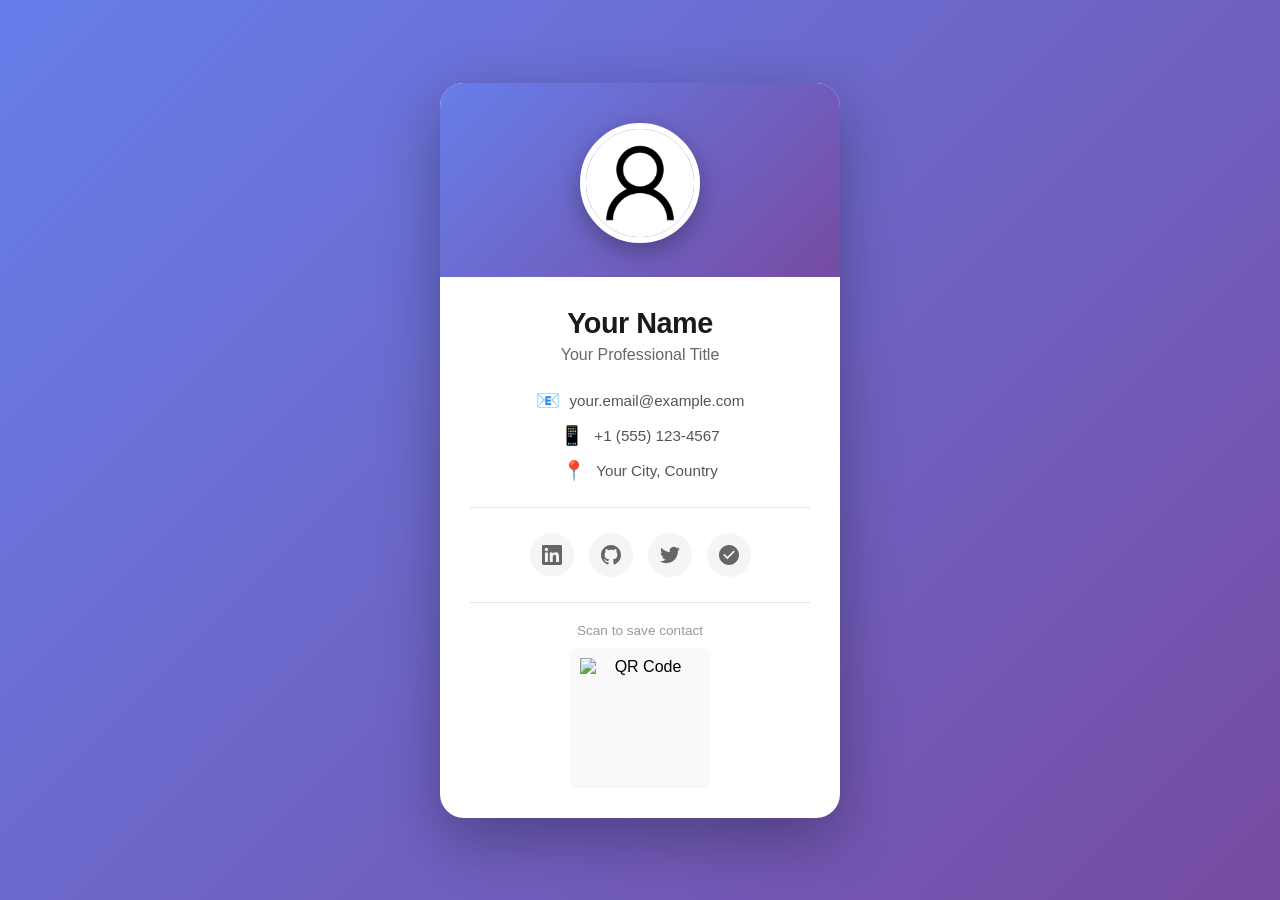
==== business-card/business-card_template1/index.html @ e732e919 "The first version" ====
<!DOCTYPE html>
<html lang="en">
<head>
    <meta charset="UTF-8">
    <meta name="viewport" content="width=device-width, initial-scale=1.0">
    <title>Your Name - Digital Business Card</title>
    <link rel="stylesheet" href="style.css">
</head>
<body>
    <!-- Digital Business Card Container -->
    <div class="business-card">
        
        <!-- Card Header Section -->
        <div class="card-header">
            <div class="avatar-container">
                <img src="preview-images/image1.png" alt="Your Photo" class="avatar">
            </div>
        </div>

        <!-- Card Body Section -->
        <div class="card-body">
            
            <!-- Name and Title -->
            <h1 class="name">Your Name</h1>
            <p class="title">Your Professional Title</p>
            
            <!-- Contact Information -->
            <div class="contact-info">
                <div class="contact-item">
                    <span class="contact-icon">📧</span>
                    <span class="contact-text">your.email@example.com</span>
                </div>
                <div class="contact-item">
                    <span class="contact-icon">📱</span>
                    <span class="contact-text">+1 (555) 123-4567</span>
                </div>
                <div class="contact-item">
                    <span class="contact-icon">📍</span>
                    <span class="contact-text">Your City, Country</span>
                </div>
            </div>

            <!-- Social Media Links -->
            <div class="social-links">
                <a href="https://linkedin.com/in/yourname" class="social-link" target="_blank" title="LinkedIn">
                    <svg width="24" height="24" viewBox="0 0 24 24" fill="currentColor">
                        <path d="M20.447 20.452h-3.554v-5.569c0-1.328-.027-3.037-1.852-3.037-1.853 0-2.136 1.445-2.136 2.939v5.667H9.351V9h3.414v1.561h.046c.477-.9 1.637-1.85 3.37-1.85 3.601 0 4.267 2.37 4.267 5.455v6.286zM5.337 7.433c-1.144 0-2.063-.926-2.063-2.065 0-1.138.92-2.063 2.063-2.063 1.14 0 2.064.925 2.064 2.063 0 1.139-.925 2.065-2.064 2.065zm1.782 13.019H3.555V9h3.564v11.452zM22.225 0H1.771C.792 0 0 .774 0 1.729v20.542C0 23.227.792 24 1.771 24h20.451C23.2 24 24 23.227 24 22.271V1.729C24 .774 23.2 0 22.222 0h.003z"/>
                    </svg>
                </a>
                <a href="https://github.com/yourname" class="social-link" target="_blank" title="GitHub">
                    <svg width="24" height="24" viewBox="0 0 24 24" fill="currentColor">
                        <path d="M12 0c-6.626 0-12 5.373-12 12 0 5.302 3.438 9.8 8.207 11.387.599.111.793-.261.793-.577v-2.234c-3.338.726-4.033-1.416-4.033-1.416-.546-1.387-1.333-1.756-1.333-1.756-1.089-.745.083-.729.083-.729 1.205.084 1.839 1.237 1.839 1.237 1.07 1.834 2.807 1.304 3.492.997.107-.775.418-1.305.762-1.604-2.665-.305-5.467-1.334-5.467-5.931 0-1.311.469-2.381 1.236-3.221-.124-.303-.535-1.524.117-3.176 0 0 1.008-.322 3.301 1.23.957-.266 1.983-.399 3.003-.404 1.02.005 2.047.138 3.006.404 2.291-1.552 3.297-1.23 3.297-1.23.653 1.653.242 2.874.118 3.176.77.84 1.235 1.911 1.235 3.221 0 4.609-2.807 5.624-5.479 5.921.43.372.823 1.102.823 2.222v3.293c0 .319.192.694.801.576 4.765-1.589 8.199-6.086 8.199-11.386 0-6.627-5.373-12-12-12z"/>
                    </svg>
                </a>
                <a href="https://twitter.com/yourname" class="social-link" target="_blank" title="Twitter">
                    <svg width="24" height="24" viewBox="0 0 24 24" fill="currentColor">
                        <path d="M23.953 4.57a10 10 0 01-2.825.775 4.958 4.958 0 002.163-2.723c-.951.555-2.005.959-3.127 1.184a4.92 4.92 0 00-8.384 4.482C7.69 8.095 4.067 6.13 1.64 3.162a4.822 4.822 0 00-.666 2.475c0 1.71.87 3.213 2.188 4.096a4.904 4.904 0 01-2.228-.616v.06a4.923 4.923 0 003.946 4.827 4.996 4.996 0 01-2.212.085 4.936 4.936 0 004.604 3.417 9.867 9.867 0 01-6.102 2.105c-.39 0-.779-.023-1.17-.067a13.995 13.995 0 007.557 2.209c9.053 0 13.998-7.496 13.998-13.985 0-.21 0-.42-.015-.63A9.935 9.935 0 0024 4.59z"/>
                    </svg>
                </a>
                <a href="https://yourwebsite.com" class="social-link" target="_blank" title="Website">
                    <svg width="24" height="24" viewBox="0 0 24 24" fill="currentColor">
                        <path d="M12 0C5.373 0 0 5.373 0 12s5.373 12 12 12 12-5.373 12-12S18.627 0 12 0zm-2 17l-5-5 1.41-1.41L10 14.17l7.59-7.59L19 8l-9 9z"/>
                    </svg>
                </a>
            </div>

            <!-- QR Code Section (Optional) -->
            <div class="qr-section">
                <p class="qr-label">Scan to save contact</p>
                <div class="qr-code">
                    <img src="https://api.qrserver.com/v1/create-qr-code/?size=120x120&data=https://yourwebsite.com" alt="QR Code">
                </div>
            </div>

        </div>
    </div>
</body>
</html>
---- business-card/business-card_template1/style.css ----
/* ================================
   Digital Business Card Template
   ================================
   
   A modern, compact digital business card design.
   Perfect for sharing contact information and social links.
   
   HOW TO CUSTOMIZE:
   - Change card background gradient
   - Modify colors and spacing
   - Adjust avatar size
   - Customize social link icons
   ================================ */

/* Reset and Base Styles */
* {
    margin: 0;
    padding: 0;
    box-sizing: border-box;
}

body {
    font-family: -apple-system, BlinkMacSystemFont, 'Segoe UI', Roboto, 'Helvetica Neue', Arial, sans-serif;
    min-height: 100vh;
    display: flex;
    align-items: center;
    justify-content: center;
    background: linear-gradient(135deg, #667eea 0%, #764ba2 100%);
    padding: 20px;
}

/* Business Card Container */
.business-card {
    background: white;
    border-radius: 24px;
    box-shadow: 0 20px 60px rgba(0, 0, 0, 0.3);
    max-width: 400px;
    width: 100%;
    overflow: hidden;
    transition: transform 0.3s ease, box-shadow 0.3s ease;
}

.business-card:hover {
    transform: translateY(-8px);
    box-shadow: 0 25px 70px rgba(0, 0, 0, 0.35);
}

/* Card Header */
.card-header {
    background: linear-gradient(135deg, #667eea 0%, #764ba2 100%);
    padding: 40px 30px 30px;
    text-align: center;
    position: relative;
}

.avatar-container {
    display: inline-block;
    position: relative;
}

.avatar {
    width: 120px;
    height: 120px;
    border-radius: 50%;
    border: 6px solid white;
    object-fit: cover;
    box-shadow: 0 8px 25px rgba(0, 0, 0, 0.3);
    display: block;
}

/* Card Body */
.card-body {
    padding: 30px;
    text-align: center;
}

/* Name */
.name {
    font-size: 1.8rem;
    color: #1a1a1a;
    margin-bottom: 6px;
    font-weight: 700;
    letter-spacing: -0.5px;
}

/* Title */
.title {
    font-size: 1rem;
    color: #666;
    margin-bottom: 25px;
    font-weight: 500;
}

/* Contact Information */
.contact-info {
    display: flex;
    flex-direction: column;
    gap: 12px;
    margin-bottom: 25px;
    padding-bottom: 25px;
    border-bottom: 1px solid #e5e5e5;
}

.contact-item {
    display: flex;
    align-items: center;
    justify-content: center;
    gap: 10px;
    font-size: 0.95rem;
    color: #555;
}

.contact-icon {
    font-size: 1.2rem;
}

.contact-text {
    font-weight: 400;
}

/* Social Links */
.social-links {
    display: flex;
    justify-content: center;
    gap: 15px;
    margin-bottom: 25px;
}

.social-link {
    width: 44px;
    height: 44px;
    display: flex;
    align-items: center;
    justify-content: center;
    border-radius: 50%;
    background: #f5f5f5;
    color: #666;
    text-decoration: none;
    transition: all 0.3s ease;
}

.social-link:hover {
    background: linear-gradient(135deg, #667eea 0%, #764ba2 100%);
    color: white;
    transform: translateY(-3px);
    box-shadow: 0 4px 12px rgba(102, 126, 234, 0.4);
}

.social-link svg {
    width: 20px;
    height: 20px;
}

/* QR Code Section */
.qr-section {
    margin-top: 20px;
    padding-top: 20px;
    border-top: 1px solid #e5e5e5;
}

.qr-label {
    font-size: 0.85rem;
    color: #999;
    margin-bottom: 10px;
    font-weight: 500;
}

.qr-code {
    display: inline-block;
    padding: 10px;
    background: #f9f9f9;
    border-radius: 8px;
}

.qr-code img {
    display: block;
    width: 120px;
    height: 120px;
}

/* Responsive Design */
@media (max-width: 480px) {
    .business-card {
        max-width: 100%;
        border-radius: 16px;
    }

    .card-header {
        padding: 30px 20px 20px;
    }

    .avatar {
        width: 100px;
        height: 100px;
        border-width: 5px;
    }

    .card-body {
        padding: 25px 20px;
    }

    .name {
        font-size: 1.5rem;
    }

    .title {
        font-size: 0.9rem;
    }

    .contact-item {
        font-size: 0.9rem;
    }

    .social-link {
        width: 40px;
        height: 40px;
    }

    .social-link svg {
        width: 18px;
        height: 18px;
    }
}
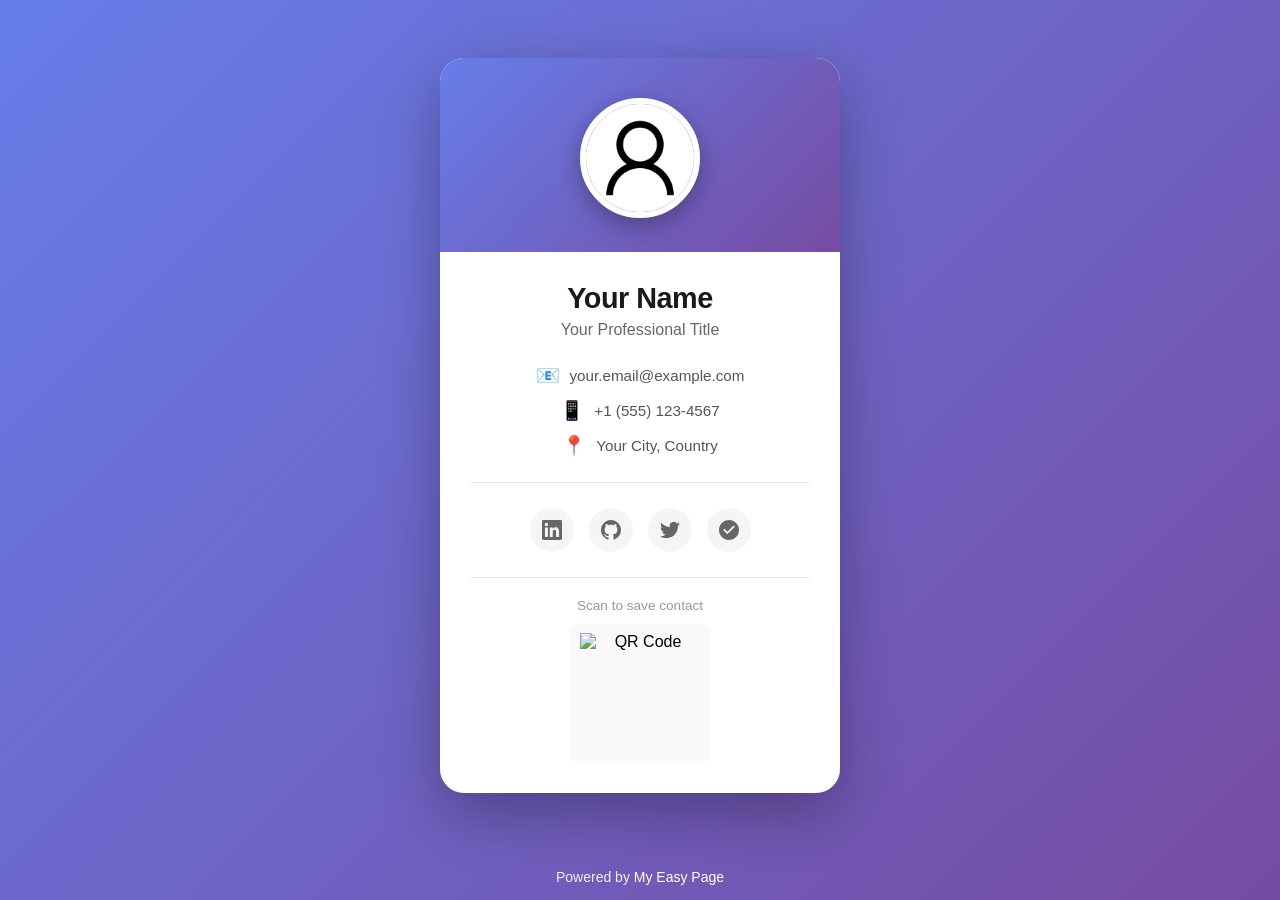
==== commit aa198b13: "Update code" ====
--- a/business-card/business-card_template1/index.html
+++ b/business-card/business-card_template1/index.html
@@ -74,6 +74,11 @@
 
         </div>
     </div>
+
+    <!-- Footer -->
+    <footer class="page-footer">
+        <p>Powered by <a href="https://github.com/HuibingLin/my-easy-page" target="_blank">My Easy Page</a></p>
+    </footer>
 </body>
 </html>
 
--- a/business-card/business-card_template1/style.css
+++ b/business-card/business-card_template1/style.css
@@ -23,10 +23,12 @@
     font-family: -apple-system, BlinkMacSystemFont, 'Segoe UI', Roboto, 'Helvetica Neue', Arial, sans-serif;
     min-height: 100vh;
     display: flex;
+    flex-direction: column;
     align-items: center;
     justify-content: center;
     background: linear-gradient(135deg, #667eea 0%, #764ba2 100%);
-    padding: 20px;
+    padding: 20px 20px 70px 20px;
+    position: relative;
 }
 
 /* Business Card Container */
@@ -222,3 +224,28 @@
     }
 }
 
+/* Footer Styles */
+.page-footer {
+    position: fixed;
+    bottom: 0;
+    left: 0;
+    right: 0;
+    text-align: center;
+    padding: 15px 20px;
+    color: rgba(255, 255, 255, 0.9);
+    font-size: 14px;
+    z-index: 100;
+}
+
+.page-footer a {
+    color: rgba(255, 255, 255, 1);
+    text-decoration: none;
+    font-weight: 500;
+    transition: opacity 0.3s ease;
+}
+
+.page-footer a:hover {
+    opacity: 0.8;
+    text-decoration: underline;
+}
+
